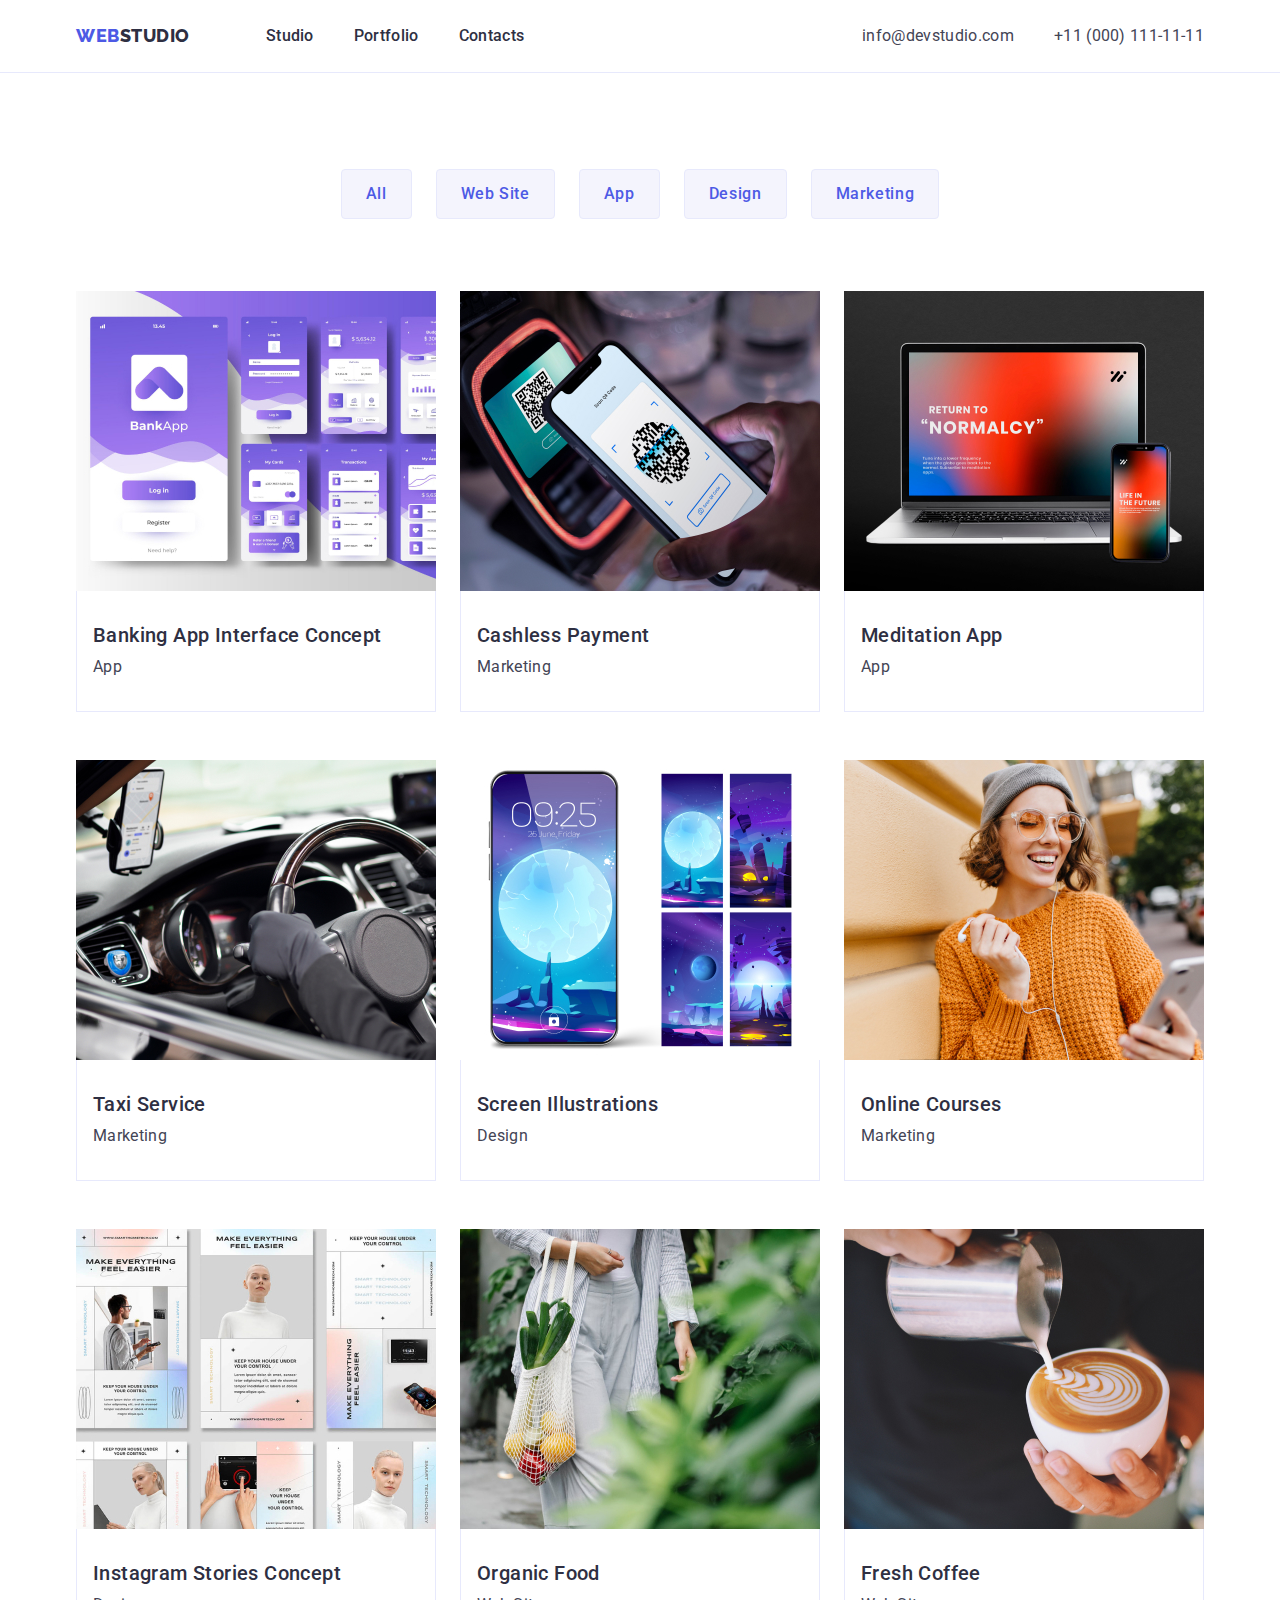
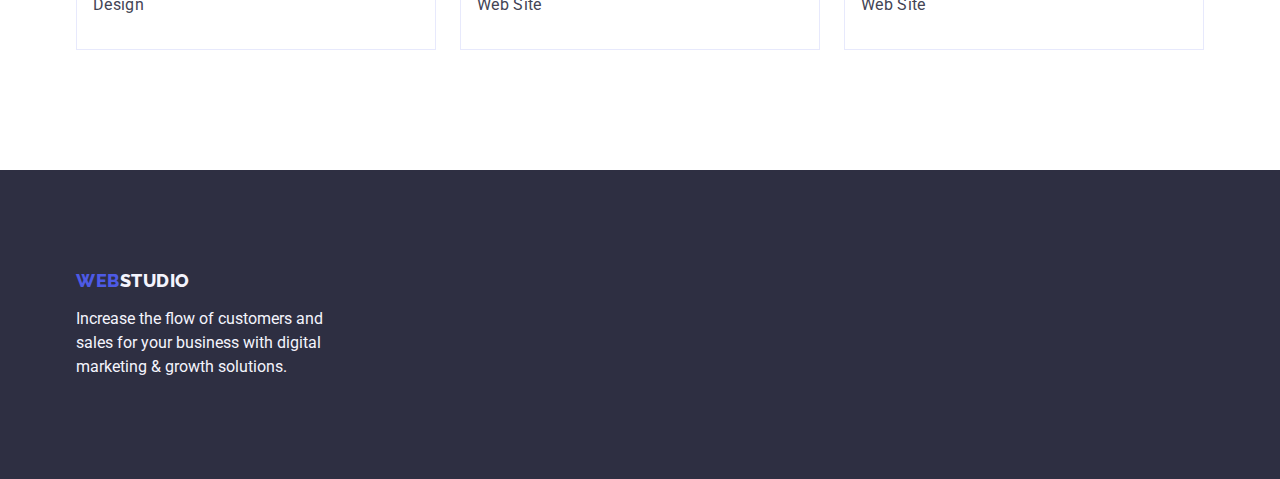
==== portfolio.html @ 07b575b3 "Initial commit" ====
<!DOCTYPE html>
<html lang="en">
  <head>
    <meta charset="UTF-8" />
    <meta http-equiv="X-UA-Compatible" content="IE=edge" />
    <meta name="viewport" content="width=device-width, initial-scale=1.0" />
    <title>Document</title>
    <link rel="preconnect" href="https://fonts.googleapis.com" />
    <link rel="preconnect" href="https://fonts.gstatic.com" crossorigin />
    <link
      href="https://fonts.googleapis.com/css2?family=Raleway:wght@800&family=Roboto:wght@400;500;700;900&display=swap"
      rel="stylesheet"
    />
    <link
      rel="stylesheet"
      href="https://cdnjs.cloudflare.com/ajax/libs/modern-normalize/1.1.0/modern-normalize.min.css"
    />
    <link rel="stylesheet" href="./css/styles.css" />
  </head>
  <body>
    <!-- Header -->
    <header class="page-header">
      <div class="container page-header-container">
        <nav class="page-navigation">
          <!-- logo -->
          <a class="logo link logo-header" href="./index.html"
            >Web<span class="logo-studio-theme-light">Studio</span>
          </a>
          <!-- Navigation -->
          <ul class="menu list">
            <li class="menu-item">
              <a class="menu-link link" href="./index.html">Studio</a>
            </li>
            <li class="menu-item">
              <a class="menu-link link" href="./portfolio.html">Portfolio</a>
            </li>
            <li class="menu-item">
              <a class="menu-link link" href="">Contacts</a>
            </li>
          </ul>
        </nav>
        <!-- Contacts -->
        <address class="contacts">
          <ul class="contacts-list list">
            <li class="contacts-list-item">
              <a class="contact-link link" href="mailto:info@devstudio.com"
                >info@devstudio.com</a
              >
            </li>
            <li class="contacts-list-item">
              <a class="contact-link link" href="tel:+110001111111"
                >+11 (000) 111-11-11</a
              >
            </li>
          </ul>
        </address>
      </div>
    </header>
    <!-- Main -->
    <main>
      <section class="projects section">
        <div class="container project-container">
          <h1 class="visually-hidden">Portfolio</h1>
          <!-- project filter -->
          <ul class="project-filter-list list">
            <li class="project-filter-list-item">
              <button class="projects-filter-btn" type="button">All</button>
            </li>
            <li class="project-filter-list-item">
              <button class="projects-filter-btn" type="button">
                Web Site
              </button>
            </li>
            <li class="project-filter-list-item">
              <button class="projects-filter-btn" type="button">App</button>
            </li>
            <li class="project-filter-list-item">
              <button class="projects-filter-btn" type="button">Design</button>
            </li>
            <li class="project-filter-list-item">
              <button class="projects-filter-btn" type="button">
                Marketing
              </button>
            </li>
          </ul>
          <!-- project cards -->
          <ul class="project-list list">
            <li class="project-list-item">
              <a class="project-link link" href="">
                <img
                  class="project-img"
                  src="./images/portfolio/banking-app.jpg"
                  alt="Mobile banking interface"
                  width="360"
                />
                <div class="project-list-text-content">
                  <h2 class="project-title">Banking App Interface Concept</h2>
                  <p class="project-category">App</p>
                </div>
              </a>
            </li>
            <li class="project-list-item">
              <a class="project-link link" href="">
                <img
                  class="project-img"
                  src="./images/portfolio/cashless-payment.jpg"
                  alt="Phone with QR
              code scanner"
                  width="360"
                />
                <div class="project-list-text-content">
                  <h2 class="project-title">Cashless Payment</h2>
                  <p class="project-category">Marketing</p>
                </div>
              </a>
            </li>
            <li class="project-list-item">
              <a class="project-link link" href="">
                <img
                  class="project-img"
                  src="./images/portfolio/meditation-app.jpg"
                  alt="laptop and smartphone"
                  width="360"
                />
                <div class="project-list-text-content">
                  <h2 class="project-title">Meditation App</h2>
                  <p class="project-category">App</p>
                </div>
              </a>
            </li>
            <li class="project-list-item">
              <a class="project-link link" href="">
                <img
                  class="project-img"
                  src="./images/portfolio/taxi-service.jpg"
                  alt="Car salon and phone"
                  width="360"
                />
                <div class="project-list-text-content">
                  <h2 class="project-title">Taxi Service</h2>
                  <p class="project-category">Marketing</p>
                </div>
              </a>
            </li>
            <li class="project-list-item">
              <a class="project-link link" href="">
                <img
                  class="project-img"
                  src="./images/portfolio/screen-illustrations.jpg"
                  alt="Phone and Screen Wallpapers"
                  width="360"
                />
                <div class="project-list-text-content">
                  <h2 class="project-title">Screen Illustrations</h2>
                  <p class="project-category">Design</p>
                </div>
              </a>
            </li>
            <li class="project-list-item">
              <a class="project-link link" href="">
                <img
                  class="project-img"
                  src="./images/portfolio/online-courses.jpg"
                  alt="girl with a phone"
                  width="360"
                />
                <div class="project-list-text-content">
                  <h2 class="project-title">Online Courses</h2>
                  <p class="project-category">Marketing</p>
                </div>
              </a>
            </li>
            <li class="project-list-item">
              <a class="project-link link" href="">
                <img
                  class="project-img"
                  src="./images/portfolio/instagram-stories.jpg"
                  alt="Instagram story cards"
                  width="360"
                />
                <div class="project-list-text-content">
                  <h2 class="project-title">Instagram Stories Concept</h2>
                  <p class="project-category">Design</p>
                </div>
              </a>
            </li>
            <li class="project-list-item">
              <a class="project-link link" href="">
                <img
                  class="project-img"
                  src="./images/portfolio/organic-food.jpg"
                  alt="Bag of vegetables"
                  width="360"
                />
                <div class="project-list-text-content">
                  <h2 class="project-title">Organic Food</h2>
                  <p class="project-category">Web Site</p>
                </div>
              </a>
            </li>
            <li class="project-list-item">
              <a class="project-link link" href="">
                <img
                  class="project-img"
                  src="./images/portfolio/fresh-coffee.jpg"
                  alt="Cup of coffee"
                  width="360"
                />
                <div class="project-list-text-content">
                  <h2 class="project-title">Fresh Coffee</h2>
                  <p class="project-category">Web Site</p>
                </div>
              </a>
            </li>
          </ul>
        </div>
      </section>
    </main>
    <!-- Footer -->
    <footer class="footer">
      <div class="container footer-container">
        <a class="logo link footer-logo-link" href="./index.html"
          >Web<span class="logo-studio-theme-dark">Studio</span></a
        >
        <p class="footer-text">
          Increase the flow of customers and sales for your business with
          digital marketing & growth solutions.
        </p>
      </div>
    </footer>
  </body>
</html>
---- css/styles.css ----
:root{
    --main-font-family: 'Roboto',sans-serif;
    --secondary-font-family: 'Raleway', sans-serif;
    --primary-text-color:#434455;
    --secondary-text-color:#2E2F42;
    --third-text-color: #F4F4FD;
    --accent-color: #404BBF;
    --logo-color:#4D5AE5;
    --white-color: #FFFFFF;
    --btn-color:#4D5AE5;
    --border-color:#E7E9FC;
    --line-height:1.5;
    --font-size-text:16px;
    --letter-spacing: 0.02em;
}

body{
    font-family: var(--main-font-family);
    color:var(--primary-text-color);
    background-color: var(--white-color);
}

.list {
    list-style: none;
}

.link {
    text-decoration: none;
    color: inherit;
}

button {
    cursor: pointer;
}

h1,
h2,
h3,
h4,
p {
    margin-top: 0;
    margin-bottom: 0;
}

ul{
    margin-top: 0;
    margin-bottom: 0;
    padding-left: 0;
}

img {
    display: block;
}

.container {
    width: 1158px;
    margin-left: auto;
    margin-right: auto;
    padding-left: 15px;
    padding-right: 15px;
}
.section {
    padding-top: 120px;
    padding-bottom: 120px;
}
/* Header */
.page-header {
    border-bottom: 1px solid var(--border-color);
}

.page-header-container {
    display: flex;
    align-items: center;
    justify-content: space-between;
}

.page-navigation {
    display: flex;
    align-items: center;
}

.menu,
.contacts-list {
    display: flex;
    gap: 40px;
}


.logo {
    font-family: var(--secondary-font-family);
    font-weight: 800;
    font-size: 18px;
    line-height: 1.17;
    letter-spacing: 0.03em;
    text-transform: uppercase;
    color: var(--logo-color);

}

.logo-header{
    margin-right: 76px;
}

.logo-studio-theme-dark{
    color: var(--third-text-color);
}

.logo-studio-theme-light{
    color: var(--secondary-text-color);
}

.menu-link{
    font-weight: 500;
    font-size: var(--font-size-text);
    line-height: var(--line-height);
    letter-spacing: var(--letter-spacing);
    color: var(--secondary-text-color);
    padding: 24px 0;
    display: block;
}

.contacts{
    font-style: normal;
    font-size: var(--font-size-text);
    line-height: var(--line-height);
    letter-spacing: var(--letter-spacing);
}

.menu-link:hover,
.menu-link:focus,
.contact-link:hover,
.contact-link:focus{
    color: var(--accent-color);
}



/* main */
.hero{
    background-color: var(--secondary-text-color);
    padding: 188px 0;
}

.main-title{
    font-weight: 700;
    font-size: 56px;
    line-height: 1.07;
    text-align: center;
    margin: 0 auto 48px;
    color: var(--white-color);
    letter-spacing: var(--letter-spacing);
    max-width: 496px;
}
.modal-open-btn{
    min-width: 169px;
    padding: 16px 32px;
    display: block;
    margin: auto;
    border: none;
    border-radius: 4px;
    box-shadow: 0px 4px 4px rgba(0, 0, 0, 0.15);
    background-color: var(--btn-color);
    font-weight: 500;
    font-size: var(--font-size-text);
    line-height: var(--line-height);
    letter-spacing: 0.04em;
    color: var(--white-color);


}
.modal-open-btn:hover,
.modal-open-btn:focus{
    background-color: var(--accent-color);
}

.section-title{
    font-weight: 700;
    font-size: 36px;
    line-height: 1.11;
    color: var(--secondary-text-color);
    text-align: center;
    text-transform: capitalize;
    letter-spacing: var(--letter-spacing);
    margin-bottom: 72px;
}

/* section-advantages */
.visually-hidden {
    position: absolute;
    width: 1px;
    height: 1px;
    margin: -1px;
    border: 0;
    padding: 0;
    white-space: nowrap;
    clip-path: inset(100%);
    clip: rect(0 0 0 0);
    overflow: hidden;
}

.advantages-list{
    display: flex;
    gap: 24px;
}
.advantages-list-item{
    width: calc((100% - 72px) / 4);
}

.advantages-list-title{
    font-weight: 500;
    font-size: 20px;
    line-height: 1.2;
    color: var(--secondary-text-color);
    letter-spacing: var(--letter-spacing);
    margin-bottom: 8px;
}
.advantages-list-text{
    font-size: var(--font-size-text);
    line-height: var(--line-height);
    letter-spacing: var(--letter-spacing);
}
/* section services */
.services{
    padding-top: 0;
}
.services-list{
    display: flex;
    gap: 24px;
}
.services-list-item{
    width: calc((100% - 48px) / 3);
}

/* section-team */
.team{
    background-color: var(--third-text-color);
}
.team-list{
    display: flex;
    gap: 24px;
}
.team-list-item{
    width: calc((100% - 72px) / 4);
}
.team-list-text-content{
    padding: 32px 16px;
}
.team-list-item{
    background-color: var(--white-color);
    box-shadow: 0px 1px 6px rgba(46, 47, 66, 0.08), 0px 1px 1px rgba(46, 47, 66, 0.16), 0px 2px 1px rgba(46, 47, 66, 0.08);
    border-radius: 0px 0px 4px 4px;
}
.team-list-name{
    font-weight: 500;
    font-size: 20px;
    line-height: 1.2;
    color: var(--secondary-text-color);
    text-align: center;
    letter-spacing: var(--letter-spacing);
    margin-bottom: 8px;
}

.team-list-position{
    font-size: var(--font-size-text);
    line-height: var(--line-height);
    text-align: center;
    letter-spacing: var(--letter-spacing);
}

/* footer */
.footer{
    background-color: var(--secondary-text-color);
    padding-top: 100px;
    padding-bottom: 100px;
}
.footer-logo-link{
    margin-bottom: 16px;
    display: inline-block;
}

.footer-text{
    font-size: var(--font-size-text);
    line-height: var(--line-height);
    color: var(--third-text-color);
    max-width: 264px;
}

/* portfolio */
.projects {
    padding-top: 96px;
}

.project-filter-list {
    display: flex;
    gap: 24px;
    justify-content: center;
    margin-bottom: 72px;
}

.projects-filter-btn{
    min-width: 70px;
    padding: 12px 24px;
    border: 1px solid var(--border-color);
    border-radius: 4px;
    background-color: var(--third-text-color);
    font-weight: 500;
    font-size: 16px;
    line-height: var(--line-height);
    text-align: center;
    letter-spacing: 0.04em;
    color: var(--btn-color);
}

.projects-filter-btn:hover,
.projects-filter-btn:focus {
    background-color: var(--accent-color);
    color: var(--white-color);
    box-shadow: 0px 3px 1px rgba(0, 0, 0, 0.1), 0px 2px 1px rgba(0, 0, 0, 0.08), 0px 2px 2px rgba(0, 0, 0, 0.12);
    border-radius: 4px;
    border: 1px solid transparent;
}

.project-list{
    display: flex;
    flex-wrap: wrap;
    align-content: stretch;
    gap: 48px 24px;
}
.project-list-text-content{
    padding: 32px 16px;
    border: 1px solid var(--border-color);
    border-top: none;
}
.project-list-item{
    width: calc((100% - 48px) / 3);
}
.project-title {
    font-weight: 500;
    font-size: 20px;
    line-height: 1.2;
    color: var(--secondary-text-color);
    letter-spacing: var(--letter-spacing);
    margin-bottom: 8px;
}

.project-category{
    font-size: 16px;
    line-height: var(--line-height);
    letter-spacing: var(--letter-spacing);
}
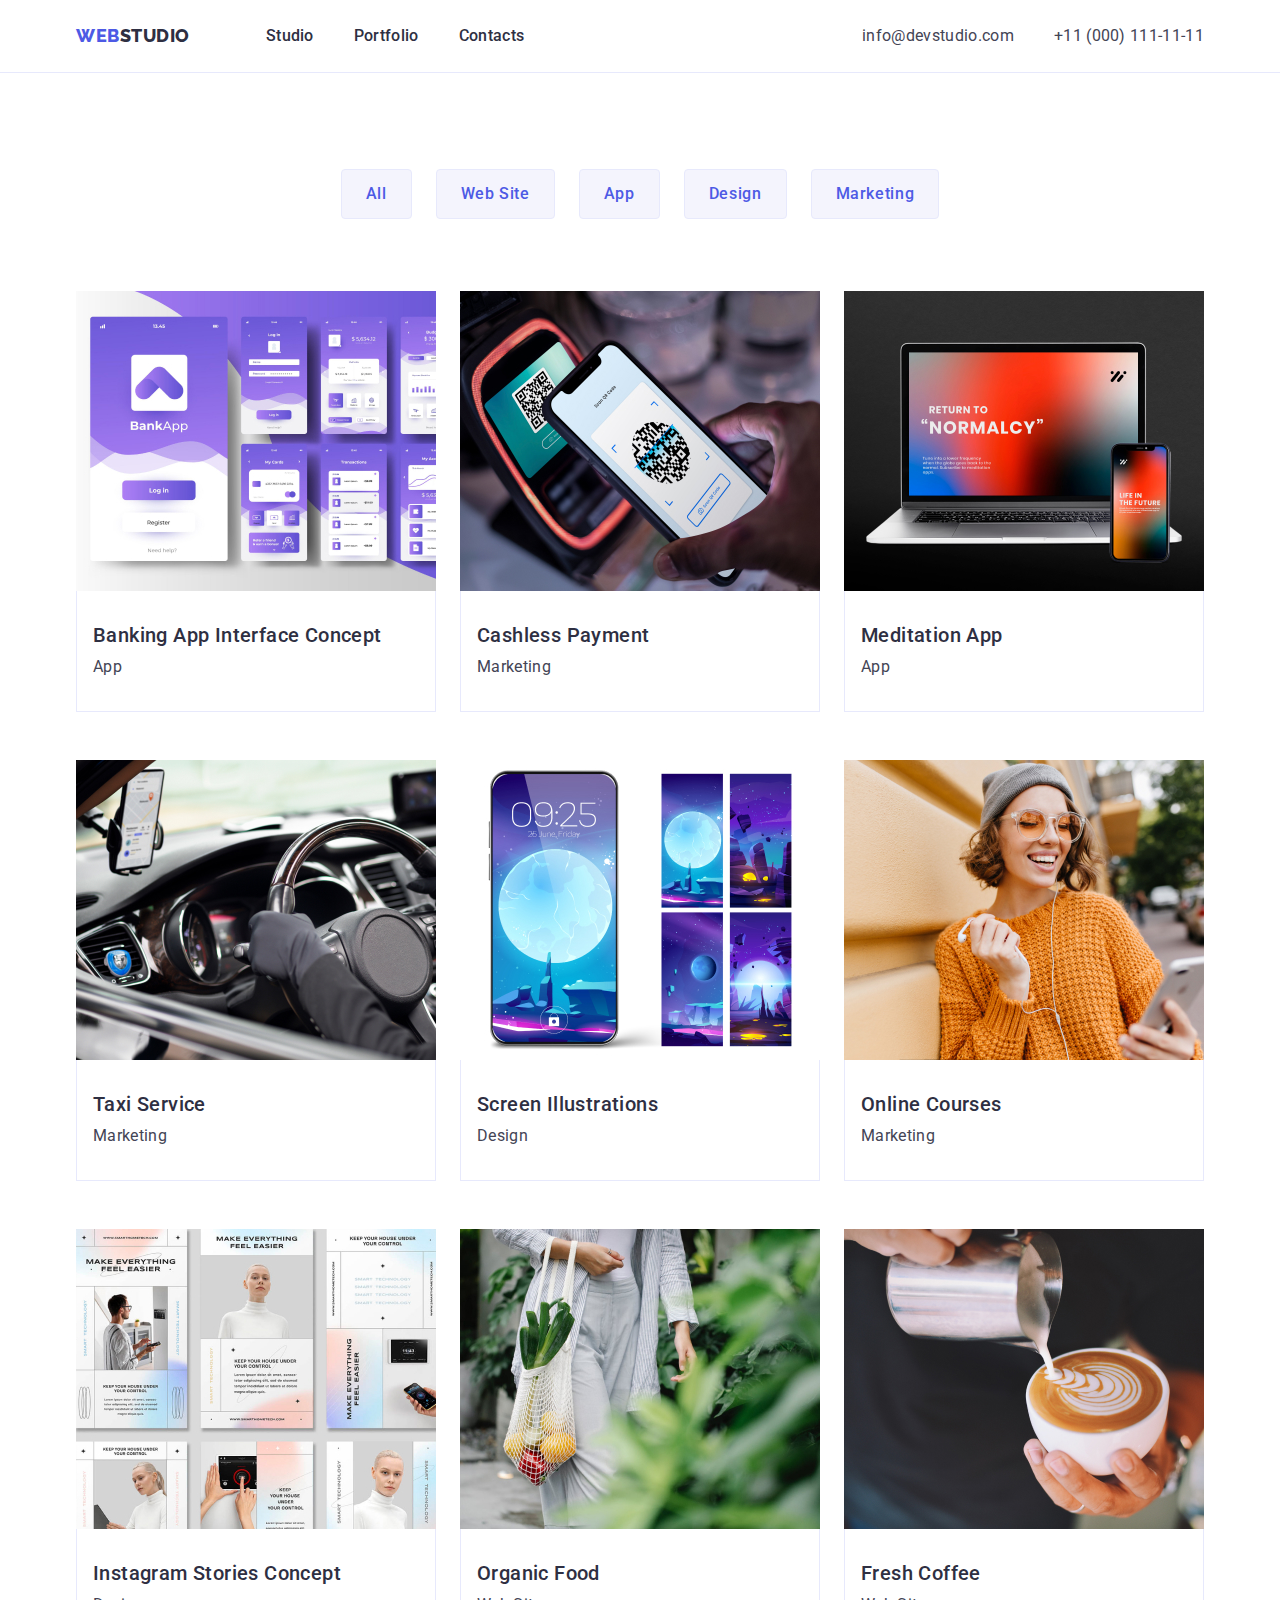
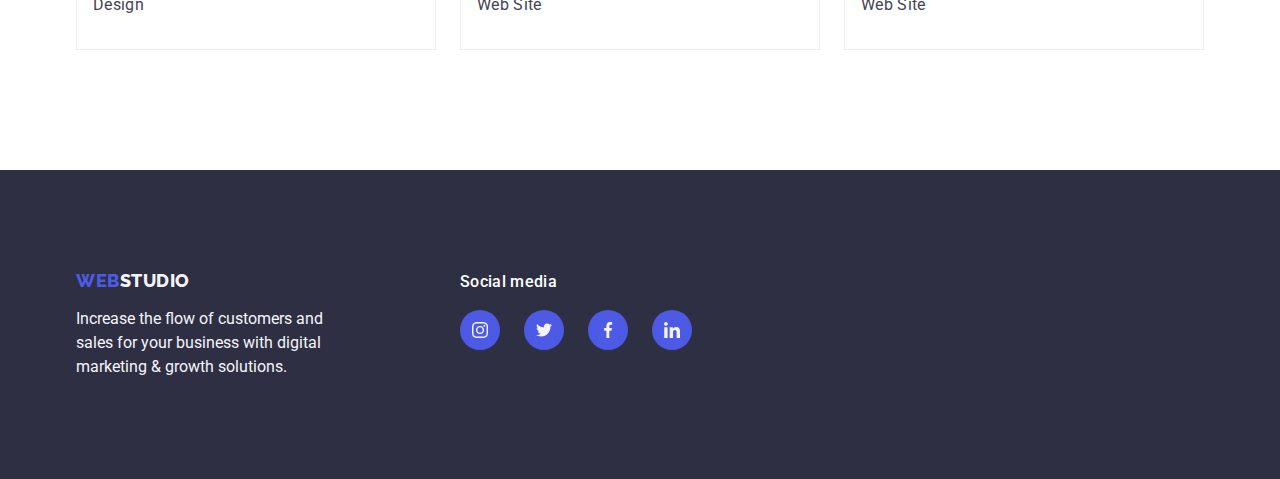
==== commit ca07d515: "Add background images and icons to the pages" ====
--- a/portfolio.html
+++ b/portfolio.html
@@ -219,13 +219,68 @@
     <!-- Footer -->
     <footer class="footer">
       <div class="container footer-container">
-        <a class="logo link footer-logo-link" href="./index.html"
-          >Web<span class="logo-studio-theme-dark">Studio</span></a
-        >
-        <p class="footer-text">
-          Increase the flow of customers and sales for your business with
-          digital marketing & growth solutions.
-        </p>
+        <div class="footer-container-logo">
+          <a class="logo link footer-logo-link" href="./index.html"
+            >Web<span class="logo-studio-theme-dark">Studio</span></a
+          >
+          <p class="footer-text">
+            Increase the flow of customers and sales for your business with
+            digital marketing & growth solutions.
+          </p>
+        </div>
+        <div class="footer-container-social">
+          <p class="footer-social-text">Social media</p>
+          <ul class="social-list list">
+            <li class="social-list-item">
+              <a href="" class="social-list-link footer-social-list-link">
+                <svg
+                  class="social-list-icon"
+                  aria-label="icon instagram"
+                  width="16"
+                  height="16"
+                >
+                  <use href="./images/icons.svg#icon-instagram"></use>
+                </svg>
+              </a>
+            </li>
+            <li class="social-list-item">
+              <a href="" class="social-list-link footer-social-list-link">
+                <svg
+                  class="social-list-icon"
+                  aria-label="icon twitter"
+                  width="16"
+                  height="16"
+                >
+                  <use href="./images/icons.svg#icon-twitter"></use>
+                </svg>
+              </a>
+            </li>
+            <li class="social-list-item">
+              <a href="" class="social-list-link footer-social-list-link">
+                <svg
+                  class="social-list-icon"
+                  aria-label="icon facebook"
+                  width="16"
+                  height="16"
+                >
+                  <use href="./images/icons.svg#icon-facebook"></use>
+                </svg>
+              </a>
+            </li>
+            <li class="social-list-item">
+              <a href="" class="social-list-link footer-social-list-link">
+                <svg
+                  class="social-list-icon"
+                  aria-label="icon linkedin"
+                  width="16"
+                  height="16"
+                >
+                  <use href="./images/icons.svg#icon-linkedin"></use>
+                </svg>
+              </a>
+            </li>
+          </ul>
+        </div>
       </div>
     </footer>
   </body>
--- a/css/styles.css
+++ b/css/styles.css
@@ -139,7 +139,15 @@
 .hero{
     background-color: var(--secondary-text-color);
     padding: 188px 0;
-}
+    background-image: linear-gradient(rgba(46, 47, 66, 0.7), rgba(46, 47, 66, 0.7)),
+            url('../images/hero/bg.jpg');
+    background-size: cover;
+    background-repeat: no-repeat;
+    background-position: center;
+    max-width: 1440px;
+    margin: 0 auto;
+}
+
 
 .main-title{
     font-weight: 700;
@@ -197,6 +205,13 @@
     clip: rect(0 0 0 0);
     overflow: hidden;
 }
+.advantages-list-icon{
+    background-color: var(--third-text-color);
+    width: 264px;
+    height: 112px;
+    padding: 24px 100px 24px 100px;
+    margin-bottom: 8px;
+}
 
 .advantages-list{
     display: flex;
@@ -265,9 +280,66 @@
     line-height: var(--line-height);
     text-align: center;
     letter-spacing: var(--letter-spacing);
-}
-
+    margin-bottom: 8px;
+}
+.social-list {
+    display: flex;
+    justify-content: center;
+    column-gap: 24px;
+}
+
+.social-list-link {
+    display: flex;
+    justify-content: center;
+    align-items: center;
+    width: 40px;
+    height: 40px;
+    border-radius: 50%;
+    background-color: var(--logo-color);
+}
+.social-list-icon{
+    fill: var(--third-text-color);
+}
+.team-social-list-link:hover ,
+.team-social-list-link:focus  {
+    background-color: var(--accent-color);
+}
+
+/* section cusromers */
+.customers-list {
+    display: flex;
+    justify-content: center;
+    column-gap: 24px;
+}
+
+.customers-list-link{
+    display: flex;
+    justify-content: center;
+    align-items: center;
+    width: 168px;
+    height: 88px;
+    border-radius: 4px;
+    border: 1px solid #8E8F99;
+    padding: 16px 32px 16px 32px;
+}
+.customers-list-icon{
+    fill: #8E8F99;
+}
+.customers-list-link:hover ,
+.customers-list-link:focus  {
+    border-color: var(--accent-color);
+}
+.customers-list-link:hover .customers-list-icon,
+.customers-list-link:focus .customers-list-icon {
+    fill: var(--accent-color);
+
+}
 /* footer */
+.footer-container{
+    display: flex;
+    align-items: flex-start;
+    column-gap: 120px;
+}
 .footer{
     background-color: var(--secondary-text-color);
     padding-top: 100px;
@@ -284,7 +356,18 @@
     color: var(--third-text-color);
     max-width: 264px;
 }
-
+.footer-social-text{
+    font-weight: 500;
+    font-size: var(--font-size-text);
+    line-height: var(--line-height);
+    letter-spacing: var(--letter-spacing);
+    color: var(--white-color);
+    margin-bottom: 16px;
+}
+.footer-social-list-link:hover,
+.footer-social-list-linkk:focus {
+    background-color: #31D0AA;
+}
 /* portfolio */
 .projects {
     padding-top: 96px;
@@ -319,6 +402,10 @@
     border-radius: 4px;
     border: 1px solid transparent;
 }
+.project-list-item:hover,
+.project-list-item:focus{
+    box-shadow: 0px 1px 6px rgba(46, 47, 66, 0.08), 0px 1px 1px rgba(46, 47, 66, 0.16), 0px 2px 1px rgba(46, 47, 66, 0.08);
+}
 
 .project-list{
     display: flex;
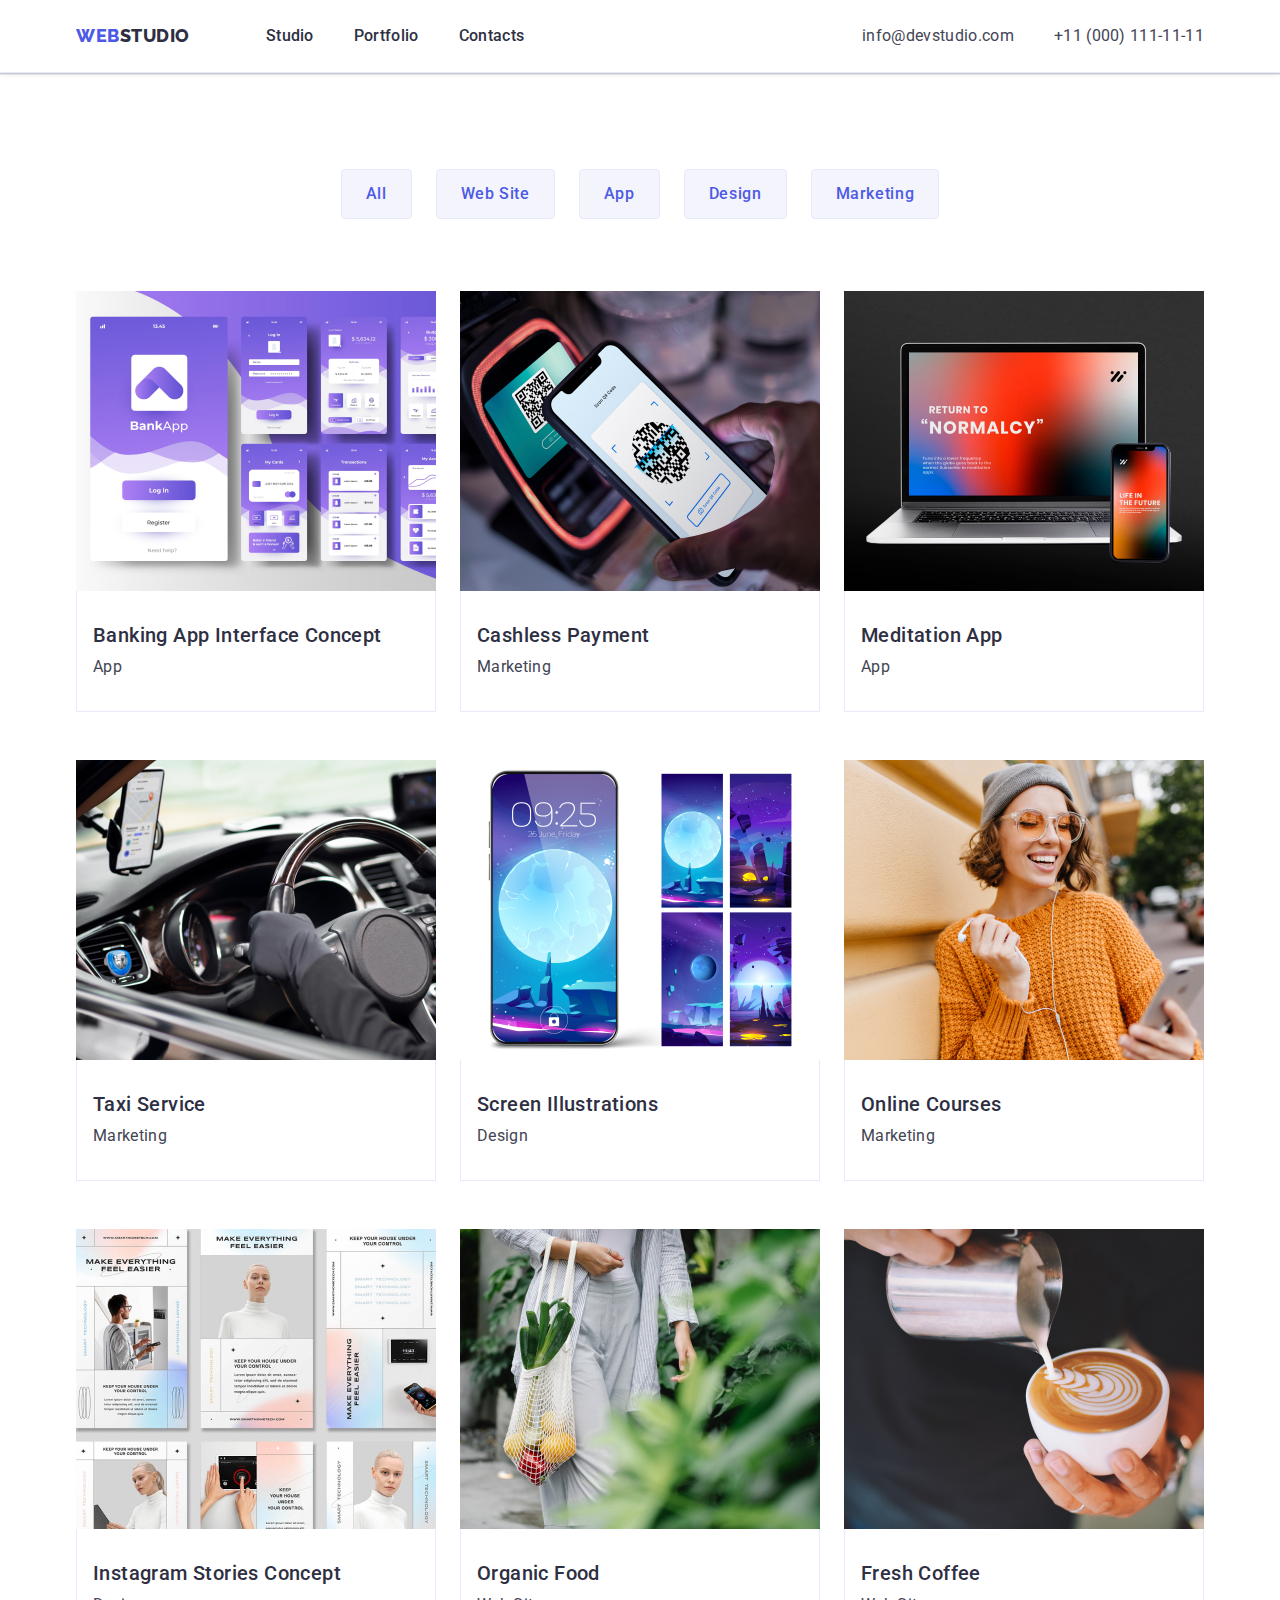
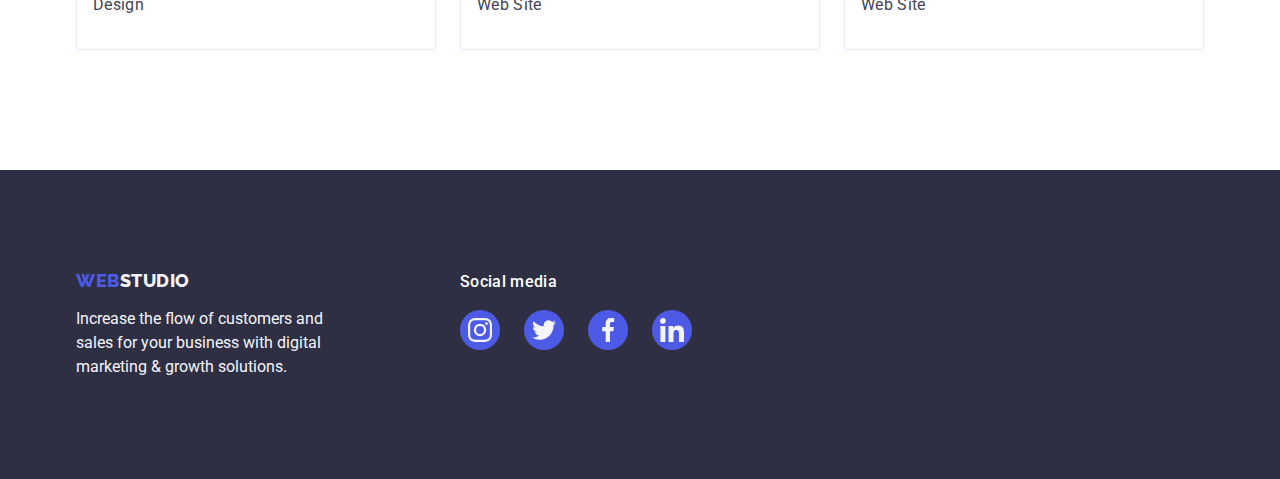
==== commit 44269923: "Update markup and styles" ====
--- a/portfolio.html
+++ b/portfolio.html
@@ -236,8 +236,8 @@
                 <svg
                   class="social-list-icon"
                   aria-label="icon instagram"
-                  width="16"
-                  height="16"
+                  width="24"
+                  height="24"
                 >
                   <use href="./images/icons.svg#icon-instagram"></use>
                 </svg>
@@ -248,8 +248,8 @@
                 <svg
                   class="social-list-icon"
                   aria-label="icon twitter"
-                  width="16"
-                  height="16"
+                  width="24"
+                  height="24"
                 >
                   <use href="./images/icons.svg#icon-twitter"></use>
                 </svg>
@@ -260,8 +260,8 @@
                 <svg
                   class="social-list-icon"
                   aria-label="icon facebook"
-                  width="16"
-                  height="16"
+                  width="24"
+                  height="24"
                 >
                   <use href="./images/icons.svg#icon-facebook"></use>
                 </svg>
@@ -272,8 +272,8 @@
                 <svg
                   class="social-list-icon"
                   aria-label="icon linkedin"
-                  width="16"
-                  height="16"
+                  width="24"
+                  height="24"
                 >
                   <use href="./images/icons.svg#icon-linkedin"></use>
                 </svg>
--- a/css/styles.css
+++ b/css/styles.css
@@ -9,6 +9,7 @@
     --white-color: #FFFFFF;
     --btn-color:#4D5AE5;
     --border-color:#E7E9FC;
+    --icon-color:#8E8F99;
     --line-height:1.5;
     --font-size-text:16px;
     --letter-spacing: 0.02em;
@@ -66,6 +67,7 @@
 /* Header */
 .page-header {
     border-bottom: 1px solid var(--border-color);
+    box-shadow: 0px 2px 1px rgba(46, 47, 66, 0.08), 0px 1px 1px rgba(46, 47, 66, 0.16), 0px 1px 6px rgba(46, 47, 66, 0.08);
 }
 
 .page-header-container {
@@ -205,14 +207,16 @@
     clip: rect(0 0 0 0);
     overflow: hidden;
 }
-.advantages-list-icon{
+
+.container-advantages-list-icon{
+    display: flex;
+    align-items: center;
+    justify-content: center;
+    height: 112px;
     background-color: var(--third-text-color);
-    width: 264px;
-    height: 112px;
-    padding: 24px 100px 24px 100px;
+    border-radius: 4px;
     margin-bottom: 8px;
 }
-
 .advantages-list{
     display: flex;
     gap: 24px;
@@ -285,7 +289,7 @@
 .social-list {
     display: flex;
     justify-content: center;
-    column-gap: 24px;
+    gap: 24px;
 }
 
 .social-list-link {
@@ -306,10 +310,13 @@
 }
 
 /* section cusromers */
+.customers-title{
+    line-height: 1.1;
+}
 .customers-list {
     display: flex;
     justify-content: center;
-    column-gap: 24px;
+    gap: 24px;
 }
 
 .customers-list-link{
@@ -319,26 +326,28 @@
     width: 168px;
     height: 88px;
     border-radius: 4px;
-    border: 1px solid #8E8F99;
+    border: 1px solid var(--icon-color);
     padding: 16px 32px 16px 32px;
-}
-.customers-list-icon{
-    fill: #8E8F99;
-}
+    color: var(--icon-color);
+}
+
 .customers-list-link:hover ,
 .customers-list-link:focus  {
     border-color: var(--accent-color);
 }
-.customers-list-link:hover .customers-list-icon,
-.customers-list-link:focus .customers-list-icon {
-    fill: var(--accent-color);
-
+.customers-list-link:hover ,
+.customers-list-link:focus {
+    color: var(--accent-color);
+
+}
+.customers-list-icon{
+    fill: currentColor;
 }
 /* footer */
 .footer-container{
     display: flex;
-    align-items: flex-start;
-    column-gap: 120px;
+    align-items: baseline;
+    gap: 120px;
 }
 .footer{
     background-color: var(--secondary-text-color);
@@ -365,7 +374,7 @@
     margin-bottom: 16px;
 }
 .footer-social-list-link:hover,
-.footer-social-list-linkk:focus {
+.footer-social-list-link:focus {
     background-color: #31D0AA;
 }
 /* portfolio */
@@ -402,8 +411,13 @@
     border-radius: 4px;
     border: 1px solid transparent;
 }
-.project-list-item:hover,
-.project-list-item:focus{
+.project-link{
+    display: block;
+}
+
+
+.project-link:hover,
+.project-link:focus{
     box-shadow: 0px 1px 6px rgba(46, 47, 66, 0.08), 0px 1px 1px rgba(46, 47, 66, 0.16), 0px 2px 1px rgba(46, 47, 66, 0.08);
 }
 
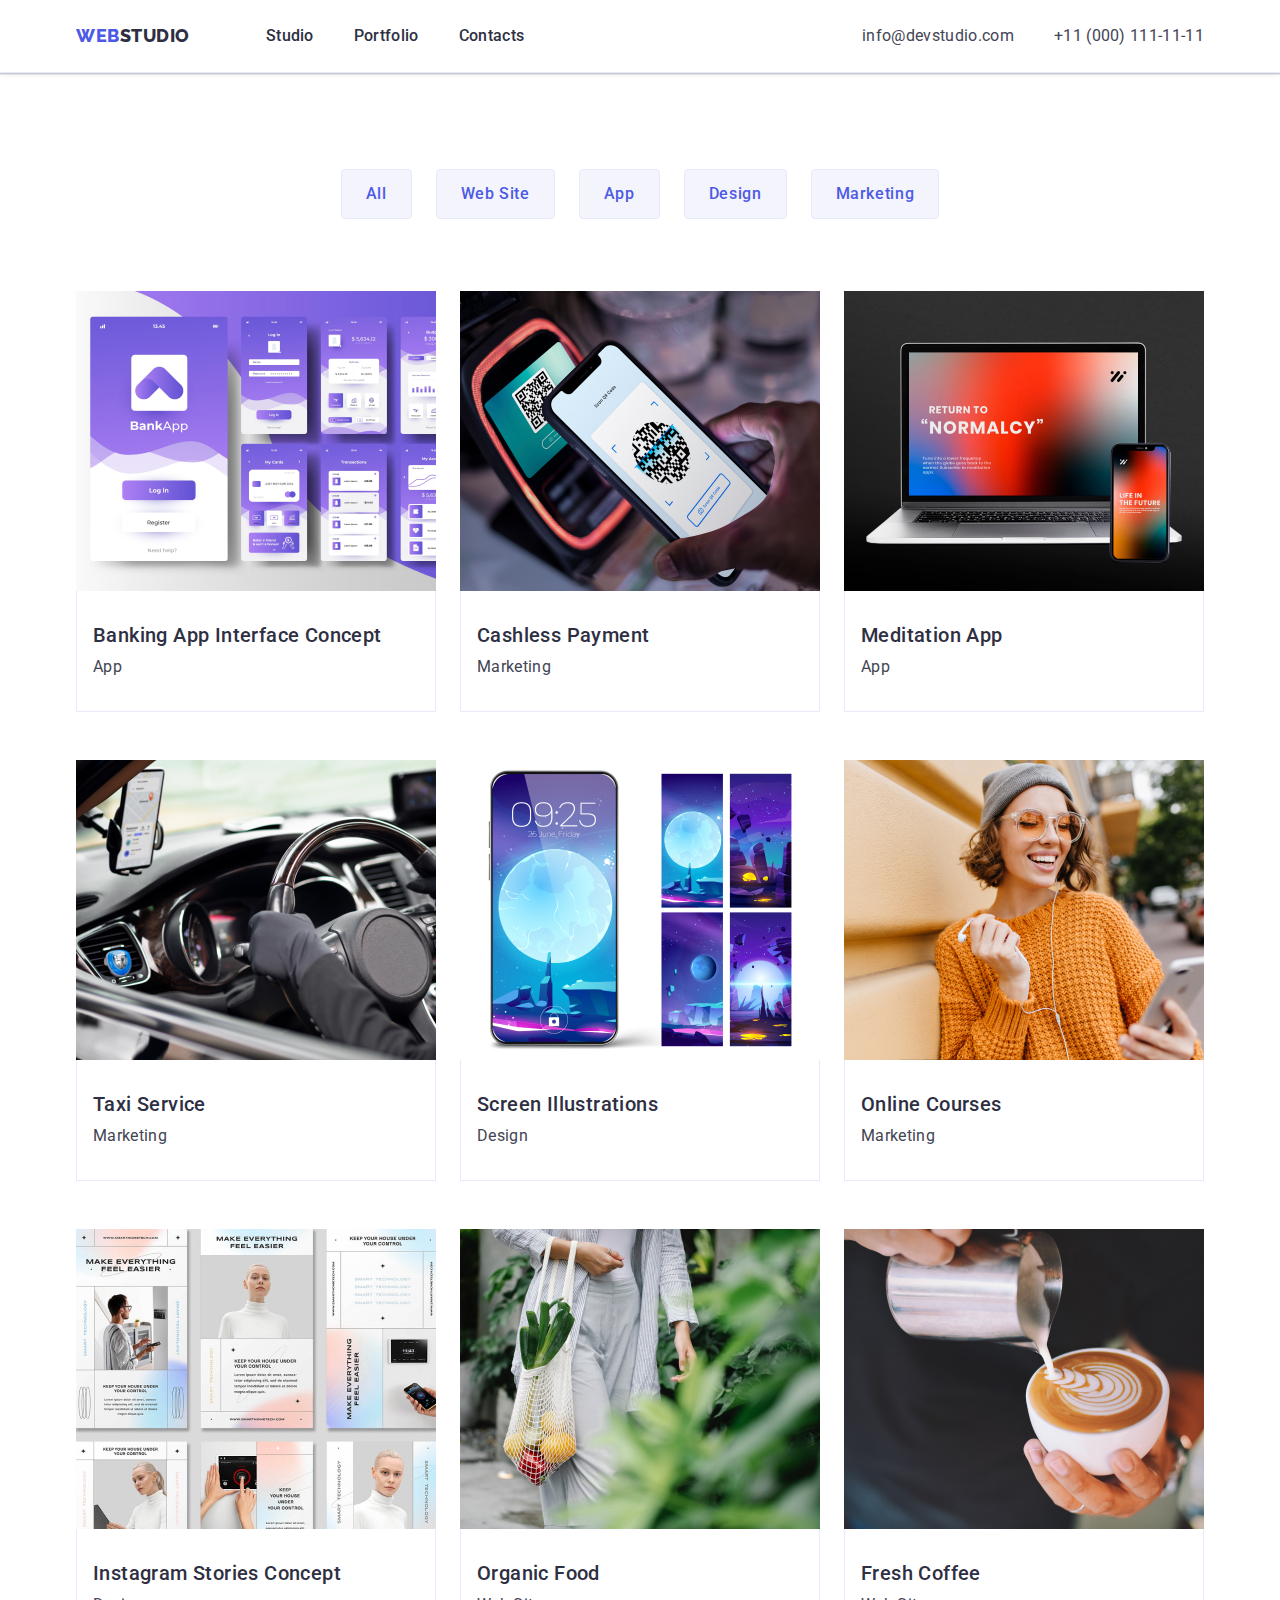
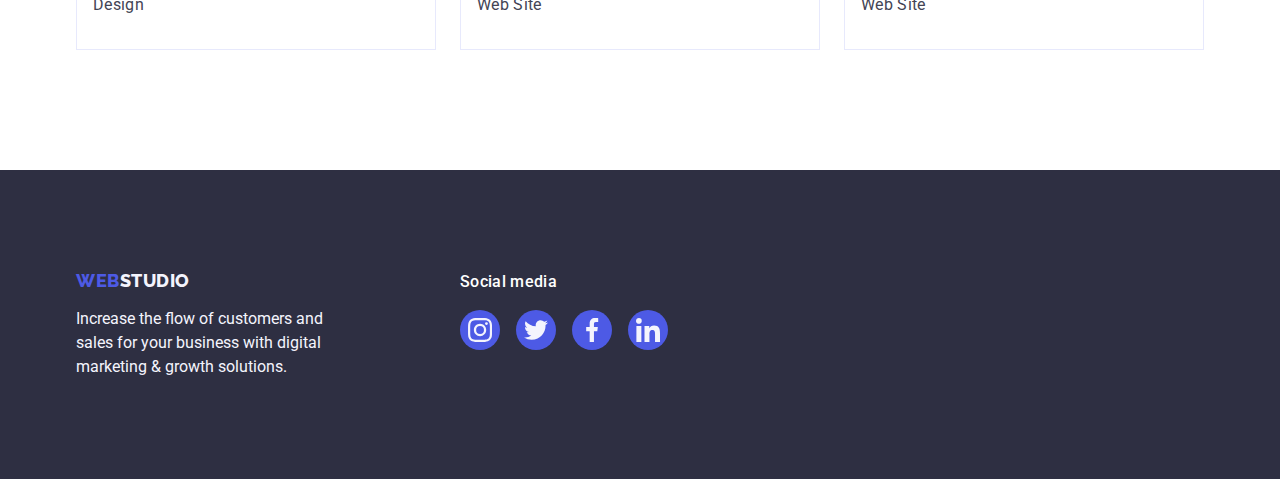
==== commit 2b8c6f34: "Update markup" ====
--- a/portfolio.html
+++ b/portfolio.html
@@ -230,7 +230,7 @@
         </div>
         <div class="footer-container-social">
           <p class="footer-social-text">Social media</p>
-          <ul class="social-list list">
+          <ul class="social-list list footer-sosial-list">
             <li class="social-list-item">
               <a href="" class="social-list-link footer-social-list-link">
                 <svg
--- a/css/styles.css
+++ b/css/styles.css
@@ -262,7 +262,7 @@
     width: calc((100% - 72px) / 4);
 }
 .team-list-text-content{
-    padding: 32px 16px;
+    padding: 32px 0;
 }
 .team-list-item{
     background-color: var(--white-color);
@@ -347,7 +347,10 @@
 .footer-container{
     display: flex;
     align-items: baseline;
-    gap: 120px;
+    /* gap: 120px; */
+}
+.footer-container-logo{
+    margin-right: 120px;
 }
 .footer{
     background-color: var(--secondary-text-color);
@@ -372,6 +375,9 @@
     letter-spacing: var(--letter-spacing);
     color: var(--white-color);
     margin-bottom: 16px;
+}
+.footer-sosial-list{
+    gap:16px;
 }
 .footer-social-list-link:hover,
 .footer-social-list-link:focus {
